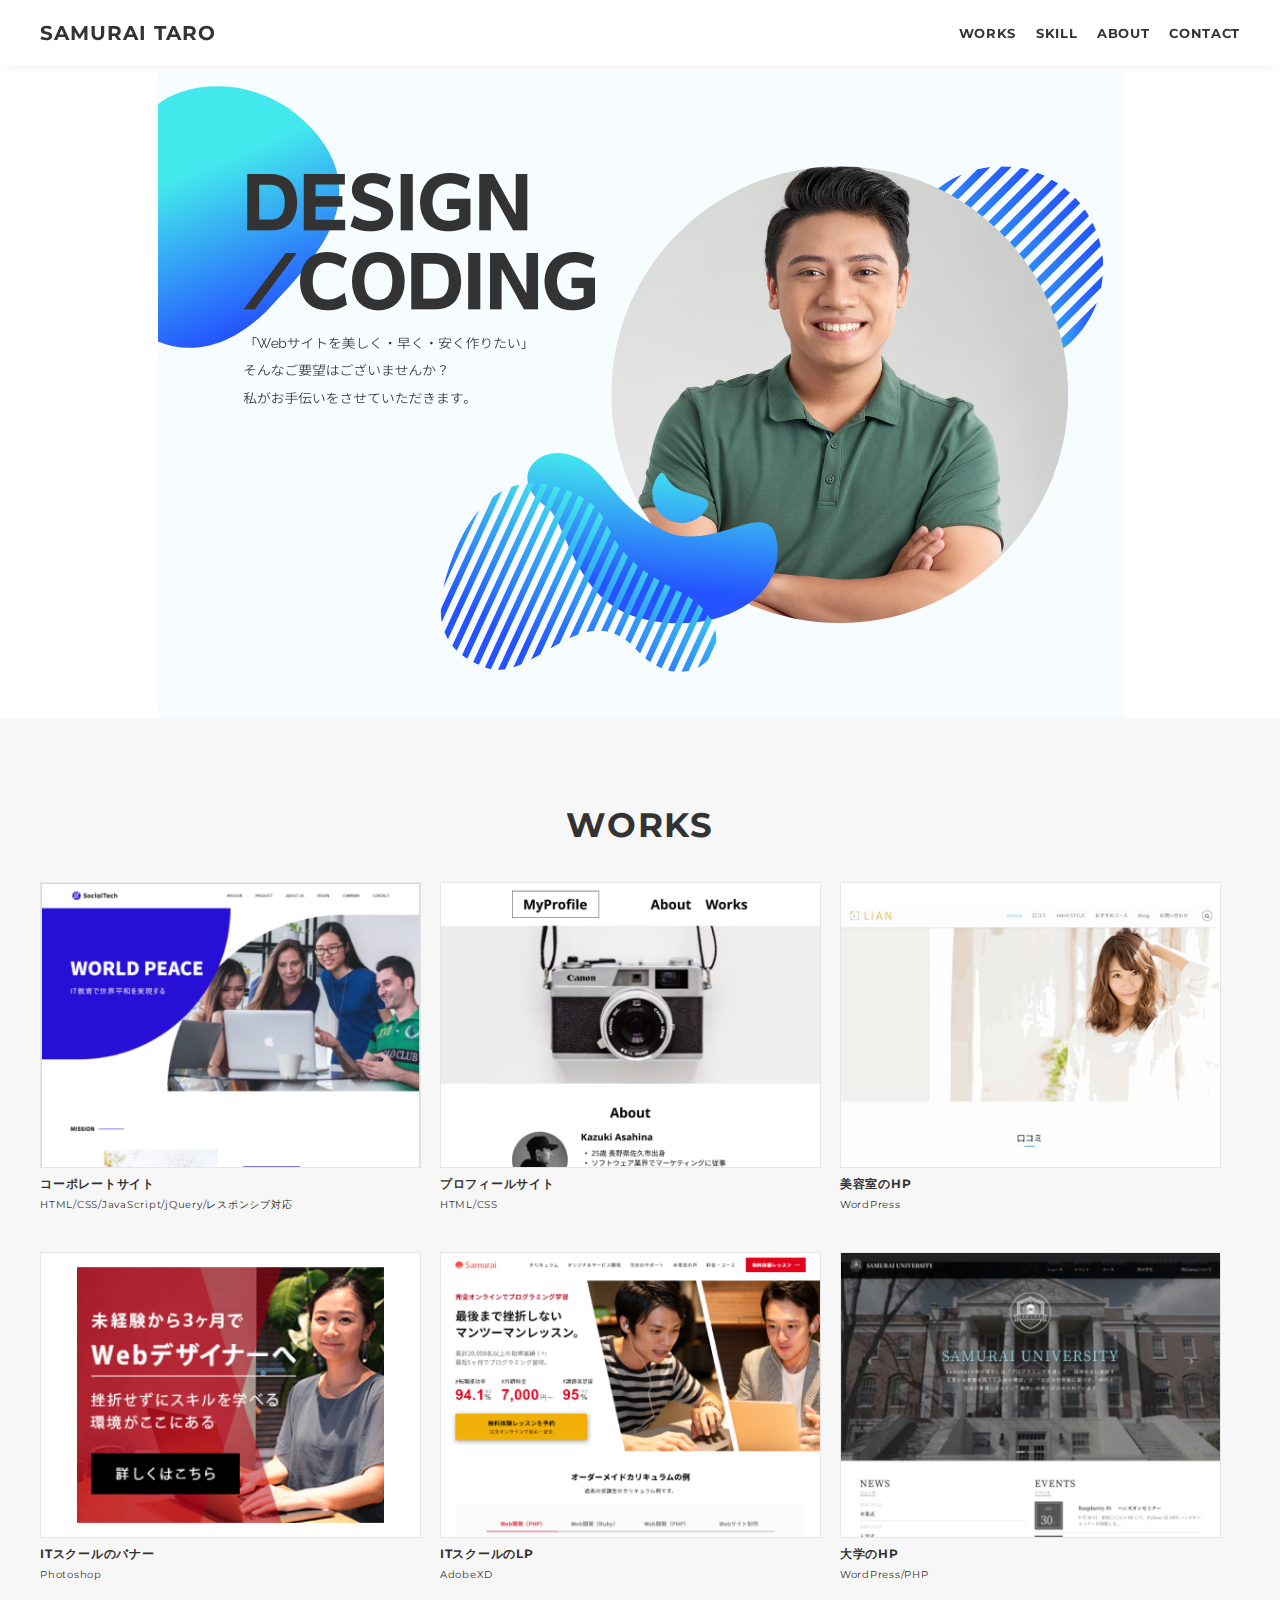
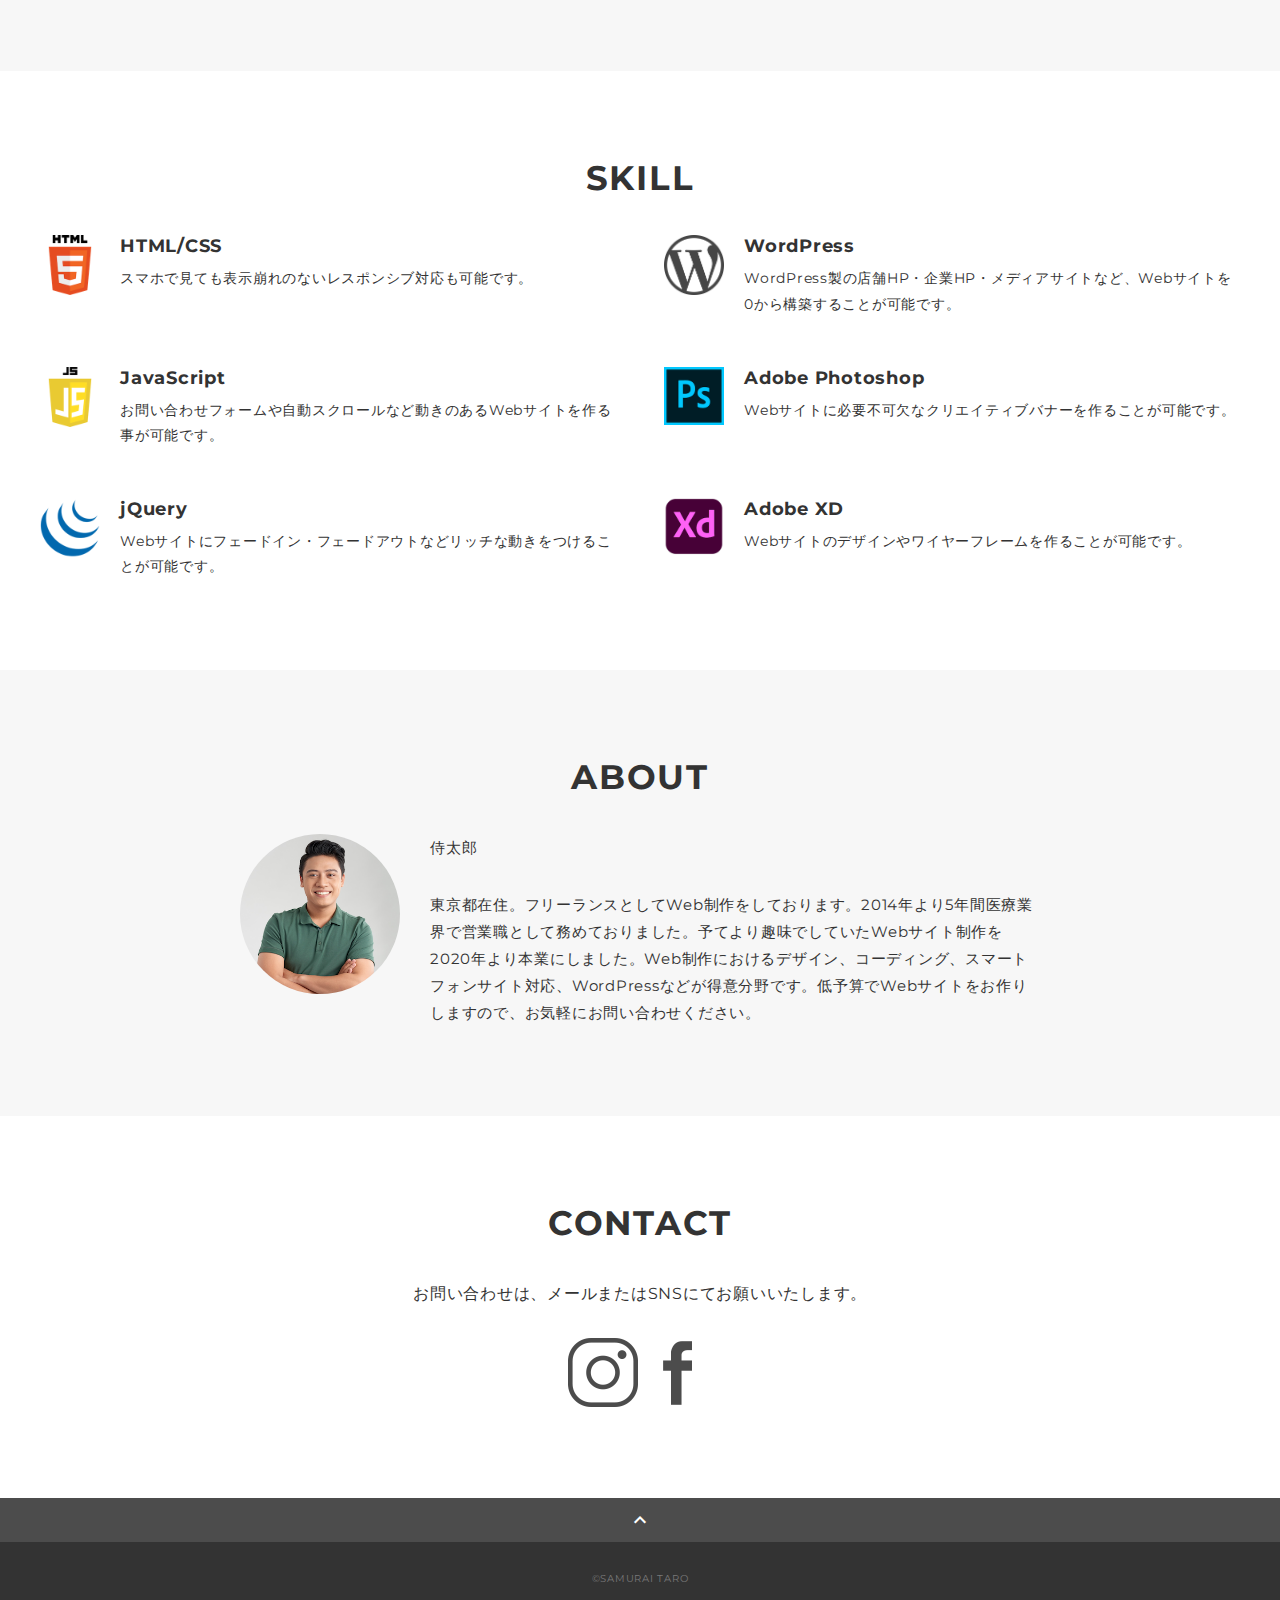
==== index.html @ 9456599a "コミット" ====
<!DOCTYPE html>
<html>
<head>
  <meta charset="utf-8">
  <meta name="viewport" content="width=device-width, initial-scale=1.0, maximum-scale=1.0, minimum-scale=1.0">
  <title>SAMURAI ポートフォリオ</title>
  <link rel="preconnect" href="https://fonts.gstatic.com">
  <link href="https://fonts.googleapis.com/css2?family=Montserrat:wght@400;700&display=swap" rel="stylesheet">
  <link href="https://fonts.googleapis.com/css?family=Material+Icons+Outlined" rel="stylesheet">
  <link href="css/ress.css" media="all" rel="stylesheet" type="text/css" />
  <link href="css/style.css" media="all" rel="stylesheet" type="text/css" />
</head>

<body>
  <div class="wrapper">

    <!-- header -->
    <header class="header ">
      <div class="container">
        <h1 class="header-logo">
          <a href="#">SAMURAI TARO</a>
        </h1>
        <nav class="gnav">
          <ul class="gnav-list">
            <li class="gnav-item"><a href="#works">WORKS</a></li>
            <li class="gnav-item"><a href="#skill">SKILL</a></li>
            <li class="gnav-item"><a href="#about">ABOUT</a></li>
            <li class="gnav-item"><a href="#contact">CONTACT</a></li>
          </ul>
        </nav>
      </div>
    </header>
    <!-- /header -->

    <main class="content">

      <!-- mv -->
      <div class="mv">
        <div class="mv-container">
          <img src="img/main.png" alt="">
        </div>
      </div>
      <!-- /mv -->

      <!-- works -->
      <section class="works section" id="works">
        <div class="container">
          <h2 class="title">WORKS</h2>
          <div class="works-list">
            <a class="works-item" href="works-1.html">
              <div class="works-img"><img src="img/works/html1.png" alt="html1" /></div>
              <p class="works-name">コーポレートサイト</p>
              <p class="works-info">HTML/CSS/JavaScript/jQuery/レスポンシブ対応</p>
            </a>
            <a class="works-item" href="works-2.html">
              <div class="works-img"><img src="img/works/html2.png" alt="html2" /></div>
              <p class="works-name">プロフィールサイト</p>
              <p class="works-info">HTML/CSS</p>
            </a>
            <a class="works-item" href="works-3.html">
              <div class="works-img"><img src="img/works/wordpress1.png" alt="WordPress" /></div>
              <p class="works-name">美容室のHP</p>
              <p class="works-info">WordPress</p>
            </a>
            <a class="works-item" href="works-4.html">
              <div class="works-img"><img src="img/works/photoshop.png" alt="Photoshop" /></div>
              <p class="works-name">ITスクールのバナー</p>
              <p class="works-info">Photoshop</p>
            </a>
            <a class="works-item" href="works-5.html">
              <div class="works-img"><img src="img/works/xd.png" alt="AdobeXD" /></div>
              <p class="works-name">ITスクールのLP</p>
              <p class="works-info">AdobeXD</p>
            </a>
            <a class="works-item" href="works-6.html">
              <div class="works-img"><img src="img/works/wordpress2.png" alt="WordPress2" /></div>
              <p class="works-name">大学のHP</p>
              <p class="works-info">WordPress/PHP</p>
            </a>
          </div>
        </div>
      </section>
      <!-- /works -->

      <!-- skill -->
      <section class="skill section" id="skill">
        <div class="container">
          <h2 class="title">SKILL</h2>
          <div class="skill-list">
            <div class="skill-item">
              <p class="skill-img"><img src="img/skills/html.png" alt="html"></p>
              <div class="skill-body">
                <h3 class="skill-name">HTML/CSS</h3>
                <p class="skill-text">
                  スマホで見ても表示崩れのないレスポンシブ対応も可能です。</p>
              </div>
            </div>
            <div class="skill-item">
              <p class="skill-img"><img src="img/skills/wordpress.png" alt="wordpress"></p>
              <div class="skill-body">
                <h3 class="skill-name">WordPress</h3>
                <p class="skill-text">
                  WordPress製の店舗HP・企業HP・メディアサイトなど、Webサイトを0から構築することが可能です。</p>
              </div>
            </div>
            <div class="skill-item">
              <p class="skill-img"><img src="img/skills/js.png" alt="javascript"></p>
              <div class="skill-body">
                <h3 class="skill-name">JavaScript</h3>
                <p class="skill-text">
                  お問い合わせフォームや自動スクロールなど動きのあるWebサイトを作る事が可能です。</p>
              </div>
            </div>
            <div class="skill-item">
              <p class="skill-img"><img src="img/skills/photoshop.png" alt="photoshop"></p>
              <div class="skill-body">
                <h3 class="skill-name">Adobe Photoshop</h3>
                <p class="skill-text">
                  Webサイトに必要不可欠なクリエイティブバナーを作ることが可能です。</p>
              </div>
            </div>
            <div class="skill-item">
              <p class="skill-img"><img src="img/skills/jquery.png" alt="jquery"></p>
              <div class="skill-body">
                <h3 class="skill-name">jQuery</h3>
                <p class="skill-text">
                  Webサイトにフェードイン・フェードアウトなどリッチな動きをつけることが可能です。</p>
              </div>
            </div>
            <div class="skill-item">
              <p class="skill-img"><img src="img/skills/xd.png" alt="adobexd"></p>
              <div class="skill-body">
                <h3 class="skill-name">Adobe XD</h3>
                <p class="skill-text">
                  Webサイトのデザインやワイヤーフレームを作ることが可能です。</p>
              </div>
            </div>
          </div>
        </div>
      </section>
      <!-- /skill -->

      <!-- about -->
      <section class="about section" id="about">
        <div class="container">
          <h2 class="title">ABOUT</h2>
          <div class="profile">
            <p class="profile-img">
              <img src="img/about.png" alt="about">
            </p>
            <div class="profile-body">
              <p>
                侍太郎
              </p>
              <p>
                東京都在住。フリーランスとしてWeb制作をしております。2014年より5年間医療業界で営業職として務めておりました。予てより趣味でしていたWebサイト制作を2020年より本業にしました。Web制作におけるデザイン、コーディング、スマートフォンサイト対応、WordPressなどが得意分野です。低予算でWebサイトをお作りしますので、お気軽にお問い合わせください。
              </p>
              
            </div>
          </div>
        </div>
      </section>
      <!-- /about -->

      <!-- contact -->
      <section class="contact section" id="contact">
        <div class="container">
          <h2 class="title">CONTACT</h2>
          <p class="lead">
            お問い合わせは、<br class="sp-only">メールまたはSNSにてお願いいたします。
          </p>
          <div class="contact-list">
            <a href="http://instagram.com/" target="_blank">
              <img src="img/icon_instagram.gif" alt="Instagram">
            </a>
            <a href="http://facebook.com/" target="_blank">
              <img src="img/icon_facebook.gif" alt="Facebook">
            </a>
          </div>
        </div>
      </section>
      <!-- /contact -->
      <div class="page-top" id="js-page-top">
        <span class="material-icons-outlined">expand_less</span>
      </div>
    </main>

    <!-- footer -->
    <footer class="footer">
      <div class="copyright">&copy;SAMURAI TARO</div>
    </footer>
    <!-- /footer -->

  </div>
  <script src="https://ajax.googleapis.com/ajax/libs/jquery/3.6.0/jquery.min.js"></script>
  <script type='text/javascript' src="js/script.js"></script>
</body>
</html>
---- css/ress.css ----
/*!
 * ress.css • v3.0.1
 * MIT License
 * github.com/filipelinhares/ress
 */

/* # =================================================================
   # Global selectors
   # ================================================================= */

html {
  box-sizing: border-box;
  word-break: normal;
  -moz-tab-size: 4;
  tab-size: 4;

  -webkit-text-size-adjust: 100%; /* Prevent adjustments of font size after orientation changes in iOS */
}

*,
::before,
::after {
  box-sizing: inherit;
  background-repeat: no-repeat; /* Set `background-repeat: no-repeat` to all elements and pseudo elements */
}

::before,
::after {
  vertical-align: inherit;
  text-decoration: inherit; /* Inherit text-decoration and vertical align to ::before and ::after pseudo elements */
}

* {
  margin: 0;
  padding: 0; /* Reset `padding` and `margin` of all elements */
}

/* # =================================================================
   # General elements
   # ================================================================= */

hr {
  overflow: visible; /* Show the overflow in Edge and IE */
  height: 0; /* Add the correct box sizing in Firefox */
}

details,
main {
  display: block; /* Render the `main` element consistently in IE. */
}

summary {
  display: list-item; /* Add the correct display in all browsers */
}

small {
  font-size: 80%; /* Set font-size to 80% in `small` elements */
}

[hidden] {
  display: none; /* Add the correct display in IE */
}

abbr[title] {
  /* Add the correct text decoration in Chrome, Edge, IE, Opera, and Safari */
  text-decoration: underline;
  text-decoration: underline dotted;
  border-bottom: none; /* Remove the bottom border in Chrome 57 */
}

a {
  background-color: transparent; /* Remove the gray background on active links in IE 10 */
}

a:active,
a:hover {
  outline-width: 0; /* Remove the outline when hovering in all browsers */
}

code,
kbd,
pre,
samp {
  font-family: monospace, monospace; /* Specify the font family of code elements */
}

pre {
  font-size: 1em; /* Correct the odd `em` font sizing in all browsers */
}

b,
strong {
  font-weight: bolder; /* Add the correct font weight in Chrome, Edge, and Safari */
}

/* https://gist.github.com/unruthless/413930 */
sub,
sup {
  position: relative;
  font-size: 75%;
  line-height: 0;
  vertical-align: baseline;
}

sub {
  bottom: -.25em;
}

sup {
  top: -.5em;
}

/* # =================================================================
   # Forms
   # ================================================================= */

input {
  border-radius: 0;
}

/* Replace pointer cursor in disabled elements */
[disabled] {
  cursor: default;
}

[type="number"]::-webkit-container-spin-button,
[type="number"]::-webkit-outer-spin-button {
  height: auto; /* Correct the cursor style of increment and decrement buttons in Chrome */
}

[type="search"] {
  outline-offset: -2px; /* Correct the outline style in Safari */

  -webkit-appearance: textfield; /* Correct the odd appearance in Chrome and Safari */
}

[type="search"]::-webkit-search-decoration {
  -webkit-appearance: none; /* Remove the container padding in Chrome and Safari on macOS */
}

textarea {
  overflow: auto; /* Internet Explorer 11+ */
  resize: vertical; /* Specify textarea resizability */
}

button,
input,
optgroup,
select,
textarea {
  font: inherit; /* Specify font inheritance of form elements */
}

optgroup {
  font-weight: bold; /* Restore the font weight unset by the previous rule */
}

button {
  overflow: visible; /* Address `overflow` set to `hidden` in IE 8/9/10/11 */
}

button,
select {
  text-transform: none; /* Firefox 40+, Internet Explorer 11- */
}

/* Apply cursor pointer to button elements */
button,
[type="button"],
[type="reset"],
[type="submit"],
[role="button"] {
  cursor: pointer;
  color: inherit;
}

/* Remove container padding and border in Firefox 4+ */
button::-moz-focus-container,
[type="button"]::-moz-focus-container,
[type="reset"]::-moz-focus-container,
[type="submit"]::-moz-focus-container {
  padding: 0;
  border-style: none;
}

/* Replace focus style removed in the border reset above */
button:-moz-focusring,
[type="button"]::-moz-focus-container,
[type="reset"]::-moz-focus-container,
[type="submit"]::-moz-focus-container {
  outline: 1px dotted ButtonText;
}

button,
html [type="button"],
/* Prevent a WebKit bug where (2) destroys native `audio` and `video`controls in Android 4 */
[type="reset"],
[type="submit"] {
  -webkit-appearance: button; /* Correct the inability to style clickable types in iOS */
}

/* Remove the default button styling in all browsers */
button,
input,
select,
textarea {
  border-style: none;
  background-color: transparent;
}

/* Style select like a standard input */
select {
  -webkit-appearance: none; /* Chrome 41+ */
  -moz-appearance: none; /* Firefox 36+ */
}

select::-ms-expand {
  display: none; /* Internet Explorer 11+ */
}

select::-ms-value {
  color: currentColor; /* Internet Explorer 11+ */
}

legend {
  display: table; /* Correct the text wrapping in Edge and IE */
  max-width: 100%; /* Correct the text wrapping in Edge and IE */
  max-width: 100%; /* Correct the text wrapping in Edge 18- and IE */
  white-space: normal; /* Correct the text wrapping in Edge and IE */
  color: inherit; /* Correct the color inheritance from `fieldset` elements in IE */
  border: 0; /* Correct `color` not being inherited in IE 8/9/10/11 */
}

::-webkit-file-upload-button {
  font: inherit; /* Change font properties to `inherit` in Chrome and Safari */
  color: inherit;
  /* Correct the inability to style clickable types in iOS and Safari */

  -webkit-appearance: button;
}

/* # =================================================================
   # Specify media element style
   # ================================================================= */

img {
  border-style: none; /* Remove border when inside `a` element in IE 8/9/10 */
}

/* Add the correct vertical alignment in Chrome, Firefox, and Opera */
progress {
  vertical-align: baseline;
}

/* # =================================================================
   # Accessibility
   # ================================================================= */

/* Hide content from screens but not screenreaders */
@media screen {
  [hidden~="screen"] {
    display: inherit;
  }
  [hidden~="screen"]:not(:active):not(:focus):not(:target) {
    position: absolute !important;
    clip: rect(0 0 0 0) !important;
  }
}

/* Specify the progress cursor of updating elements */
[aria-busy="true"] {
  cursor: progress;
}

/* Specify the pointer cursor of trigger elements */
[aria-controls] {
  cursor: pointer;
}

/* Specify the unstyled cursor of disabled, not-editable, or otherwise inoperable elements */
[aria-disabled] {
  cursor: default;
}
---- css/style.css ----
body {
  font-family: "Montserrat","Helvetica Neue",Arial,"Hiragino Kaku Gothic ProN","Hiragino Sans",Meiryo,sans-serif;
  font-size: 15px;
  letter-spacing: .05em;
  color: #333;
}

a {
  transition: opacity .3s;
  text-decoration: none;
  color: #1ca9e3;
}

img {
  max-width: 100%;
  height: auto;
  vertical-align: bottom;
  border-style: none;
}



.pc-only {
  display: block;
}

.sp-only {
  display: none;
}

/*--------------------------------
 レイアウト
---------------------------------*/
.wrapper {
  padding-top: 73px;
}

.section {
  padding: 90px 0;
}

.section:nth-of-type(odd) {
  background-color: #f7f7f7;
}

.container {
  max-width: 1340px;
  margin: 0 auto;
  padding: 0 40px;
}

/*--------------------------------
 見出し
---------------------------------*/
.title {
  font-size: 34px;
  font-weight: bold;
  line-height: 1;
  margin-bottom: 40px;
  text-align: center;
  letter-spacing: .05em;
  color: #333;
}

.lead {
  font-size: 16px;
  line-height: 1.8;
  margin-bottom: 30px;
}

/*--------------------------------
ヘッダー
---------------------------------*/
.header {
  position: fixed;
  top: 0;
  z-index: 1;
  width: 100%;
  background-color: #fff;
  box-shadow: 0 5px 10px -6px rgba(0,0,0,.1);
}

.header .container {
  display: flex;
  align-items: center;
  justify-content: space-between;
  padding: 20px 40px;
}

.header-logo {
  font-size: 20px;
  font-weight: bold;
  line-height: 1.2;
  margin-right: 20px;
  letter-spacing: .05em;
}

.header-logo a {
  color: #333;
}

.gnav-list {
  display: flex;
  justify-content: space-between;
  list-style: none;
}

.gnav-item:not(:last-child) {
  margin-right: 20px;
}

.gnav-item a {
  position: relative;
  font-size: 13px;
  font-weight: bold;
  display: inline-block;
  padding: 5px 0;
  transition: .3s;
  letter-spacing: .05em;
  color: #333;
}
.gnav-item a:after {
  position: absolute;
  bottom: 0;
  left: 50%;
  width: 0;
  height: 3px;
  content: "";
  transition: .3s;
  -webkit-transform: translateX(-50%);
  transform: translateX(-50%);
  background-color: #333;
}

.gnav-item a:hover:after {
  width: 100%;
}

/*--------------------------------
 メインビジュアル
---------------------------------*/
.mv {
  display: flex;
  align-items: center;
  justify-content: center;
  height: auto;
  text-align: center;
}

.mv-container {
  position: relative;
  padding: 0 20px;
}

.mv-container img {
  width: 100%;
  height: auto;
}

/*--------------------------------
 Works
---------------------------------*/
.works-list {
  display: flex;
  flex-wrap: wrap;
  margin-bottom: -40px;
}

.works-item {
  width: 31.74603%;
  margin-right: 1.58730%;
  margin-bottom: 40px;
  color: #333;
}

.works-item:hover {
  opacity: .9;
}

.works-item:nth-of-type(3n) {
  margin-right: 0;
}

.works-img img {
  border: 1px solid #e6e6e6;
}

.works-name {
  font-size: 12px;
  font-weight: bold;
  margin-top: 8px;
}

.works-info {
  font-size: 10px;
  margin-top: 5px;
}

/*--------------------------------
 Skill
---------------------------------*/
.skill-list {
  display: flex;
  flex-wrap: wrap;
  justify-content: space-between;
  margin-bottom: -50px;
}

.skill-item {
  display: flex;
  align-items: flex-start;
  justify-content: space-between;
  width: 48%;
  margin-bottom: 50px;
}

.skill-img {
  width: 60px;
  height: auto;
  margin-right: 20px;
}

.skill-body {
  flex: 1;
}

.skill-name {
  margin-bottom: 10px;
}

.skill-text {
  font-size: 14px;
  line-height: 1.8;
}

/*--------------------------------
 About
---------------------------------*/
.profile {
  display: flex;
  flex-wrap: wrap;
  max-width: 800px;
  margin: 0 auto;
}
.profile-img {
  width: 20%;
  margin-right: 30px;
  border-radius: 50%;
}
.profile-img img {
  border-radius: 50%;
}
.profile-body {
  flex: 1;
}

.profile-body p {
  font-size: 15px;
  line-height: 1.8;
}

.profile-body p:not(:last-child) {
  margin-bottom: 30px;
}

/*--------------------------------
 Contact
---------------------------------*/
.contact {
  text-align: center;
}

.contact-item:not(:last-child) {
  margin-right: 10px;
}

.contact-text {
  margin-top: 10px;
}
/*--------------------------------
 ページトップ
---------------------------------*/
.page-top {
  font-weight: bold;
  padding: 10px;
  cursor: pointer;
  text-align: center;
  background-color: #4c4c4c;
}

.page-top .material-icons-outlined {
  vertical-align: bottom;
  color: #fff;
}

/*--------------------------------
 フッター
---------------------------------*/
.footer {
  padding: 30px;
  background-color: #333;
}

.copyright {
  font-size: 10px;
  text-align: center;
  color: #797979;
}

/*--------------------------------
 下層：Worksページ
---------------------------------*/
.article {
  padding: 80px 0;
}

.article-container {
  max-width: 1040px;
  margin: 0 auto;
  padding: 0 20px;
}

.article-title {
  margin-bottom: 30px;
  text-align: center;
}

.article-body {
  max-width: 720px;
  margin: 0 auto;
  margin-bottom: 80px;
}

.article-body h3 {
  position: relative;
  font-size: 18px;
  margin-bottom: 5px;
  padding-left: 1em;
}

.article-body img {
  width: 100%;
  height: auto;
}

.article-body h3:not(:first-child) {
  margin-top: 50px;
}

.article-body h3::before {
  position: absolute;
  top: 0;
  left: 0;
  width: 4px;
  height: 100%;
  content: "";
  border-radius: 3px;
  background-color: #333;
}

.article-body p {
  font-size: 15px;
  line-height: 1.8;
  margin-bottom: 30px;
}

.home-link {
  text-align: center;
}

/*media Queries 767
----------------------------------------------------*/
@media screen and (max-width: 767px) {
  body {
    font-size: 14px;
  }

  .pc-only {
    display: none;
  }

  .sp-only {
    display: block;
  }

  /* 見出し */
  .title {
    font-size: 26px;
    margin-bottom: 20px;
  }

  .lead {
    font-size: 14px;
    line-height: 1.7;
    margin-bottom: 20px;
  }

  /* レイアウト */
  .wrapper {
    padding-top: 57px;
  }

  .section {
    padding: 60px 0;
  }

  .container {
    padding: 0 20px;
  }

  /* ヘッダー */
  .header .container {
    padding: 15px;
  }

  .header-logo {
    font-size: 15px;
    margin-right: 15px;
  }

  .gnav-item:not(:last-child) {
    margin-right: 10px;
  }

  .gnav-item a {
    font-size: 10px;
  }

  .gnav-item a:after {
    display: none;
  }

  /*  メインビジュアル */
  .mv {
    height: 40vh;
  }

  .mv-container {
    padding: 0 20px;
  }

  .mv-title {
    font-size: 30px;
  }
  .mv-subtitle {
    font-size: 16px;
    margin-bottom: 20px;
  }

  .mv-text {
    top: 75%;
    font-size: 14px;
    line-height: 1.7;
  }

  /* Works */
  .works-name {
    font-size: 12px;
  }

  .works-info {
    margin-top: 3px;
  }

  .works-list {
    justify-content: space-between;
  }

  .works-item {
    flex: 0 0 48%;
    margin-right: 0;
    margin-bottom: 30px;
  }

  /* Skill */
  .skill-list {
    display: block;
    margin-bottom: 0;
  }

  .skill-item {
    width: 100%;
    margin-bottom: 35px;
  }

  .skill-item:last-child {
    margin-bottom: 0;
  }

  .skill-name {
    margin-bottom: 5px;
  }

  .skill-text {
    font-size: 13px;
    line-height: 1.7;
  }

  /* About */
  .profile {
    display: block;
  }
  .profile-img {
    width: 150px;
    margin: 0 auto;
    margin-bottom: 25px;
  }

  .profile-body p {
    font-size: 14px;
    line-height: 1.7;
  }

  .profile-body p:not(:last-child) {
    margin-bottom: 20px;
  }

  /* フッター */
  .footer {
    padding: 20px;
  }

  /* 下層ページ */
  .article {
    padding: 50px 0;
  }

  .article-body h3 {
    font-size: 16px;
    padding-left: .8em;
  }

  .article-body h3:not(:first-child) {
    margin-top: 30px;
  }

  .article-body p {
    font-size: 14px;
    line-height: 1.7;
    margin-bottom: 20px;
  }
}
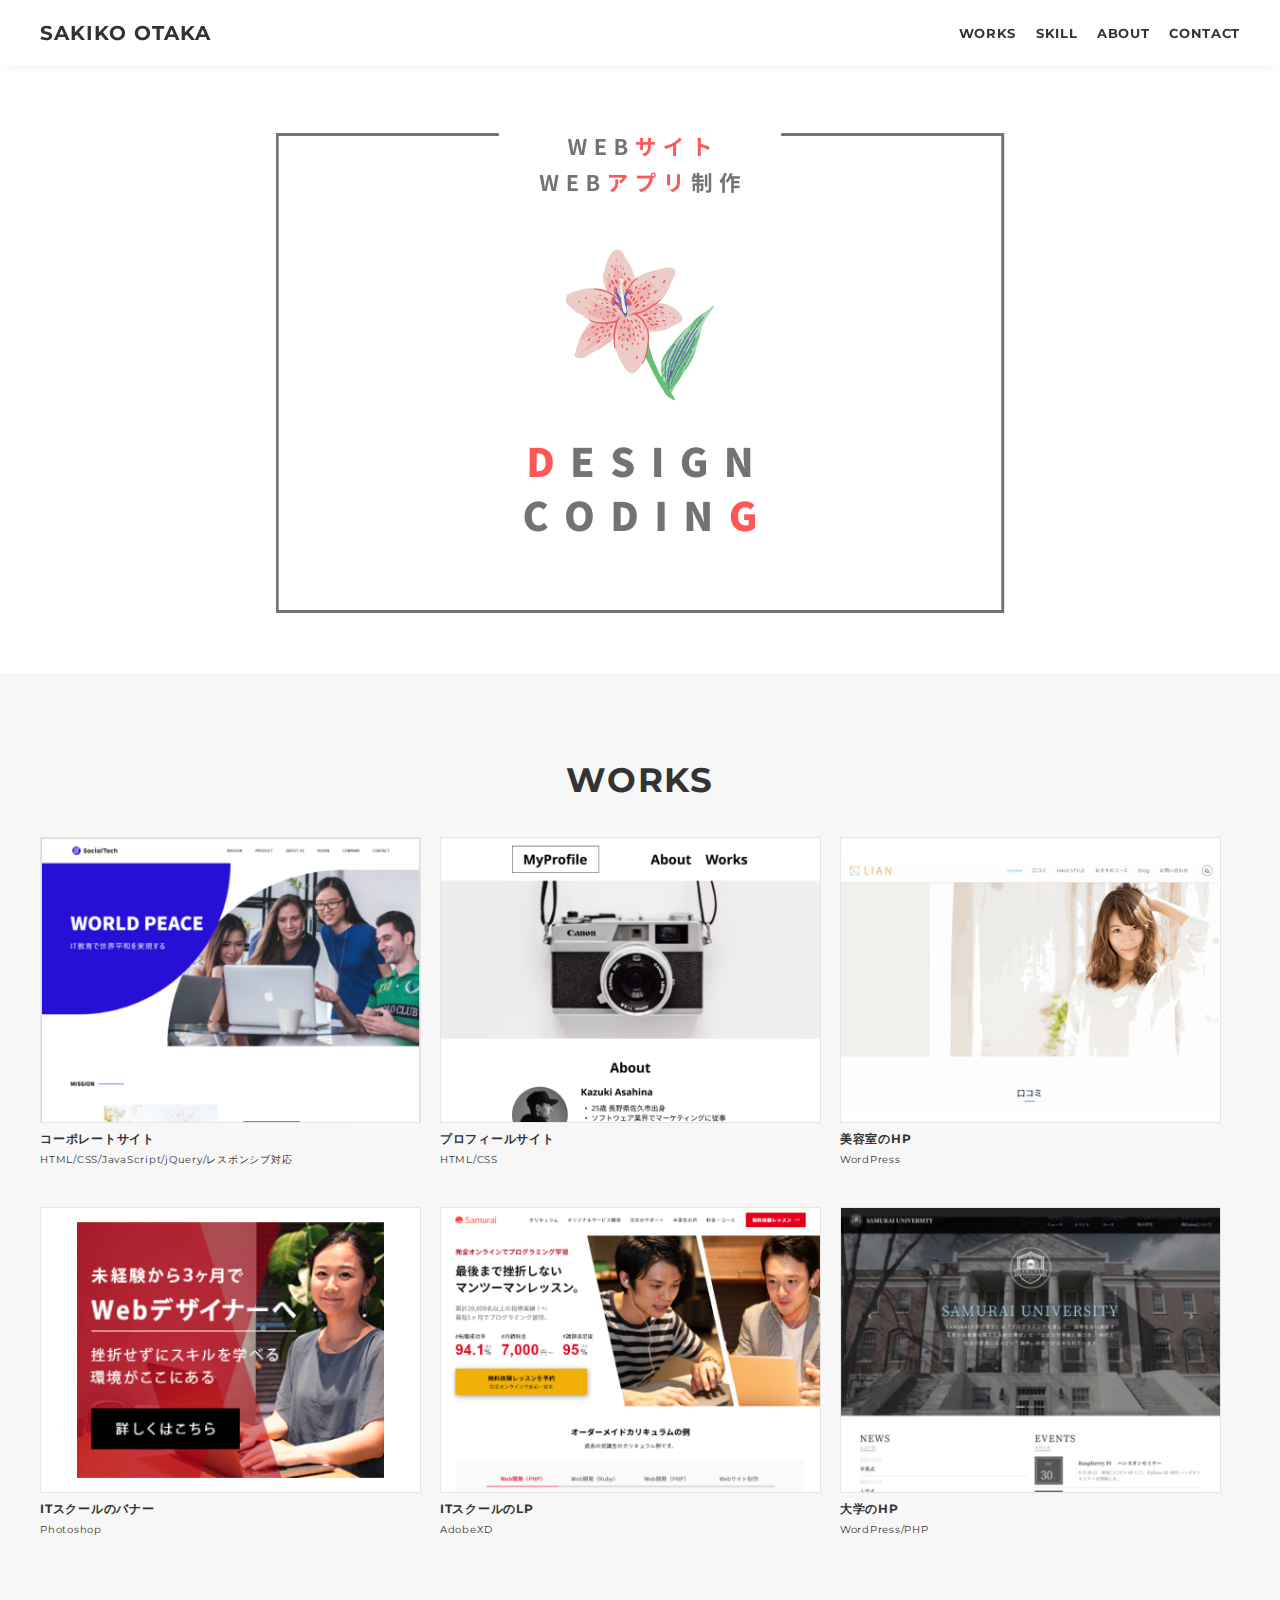
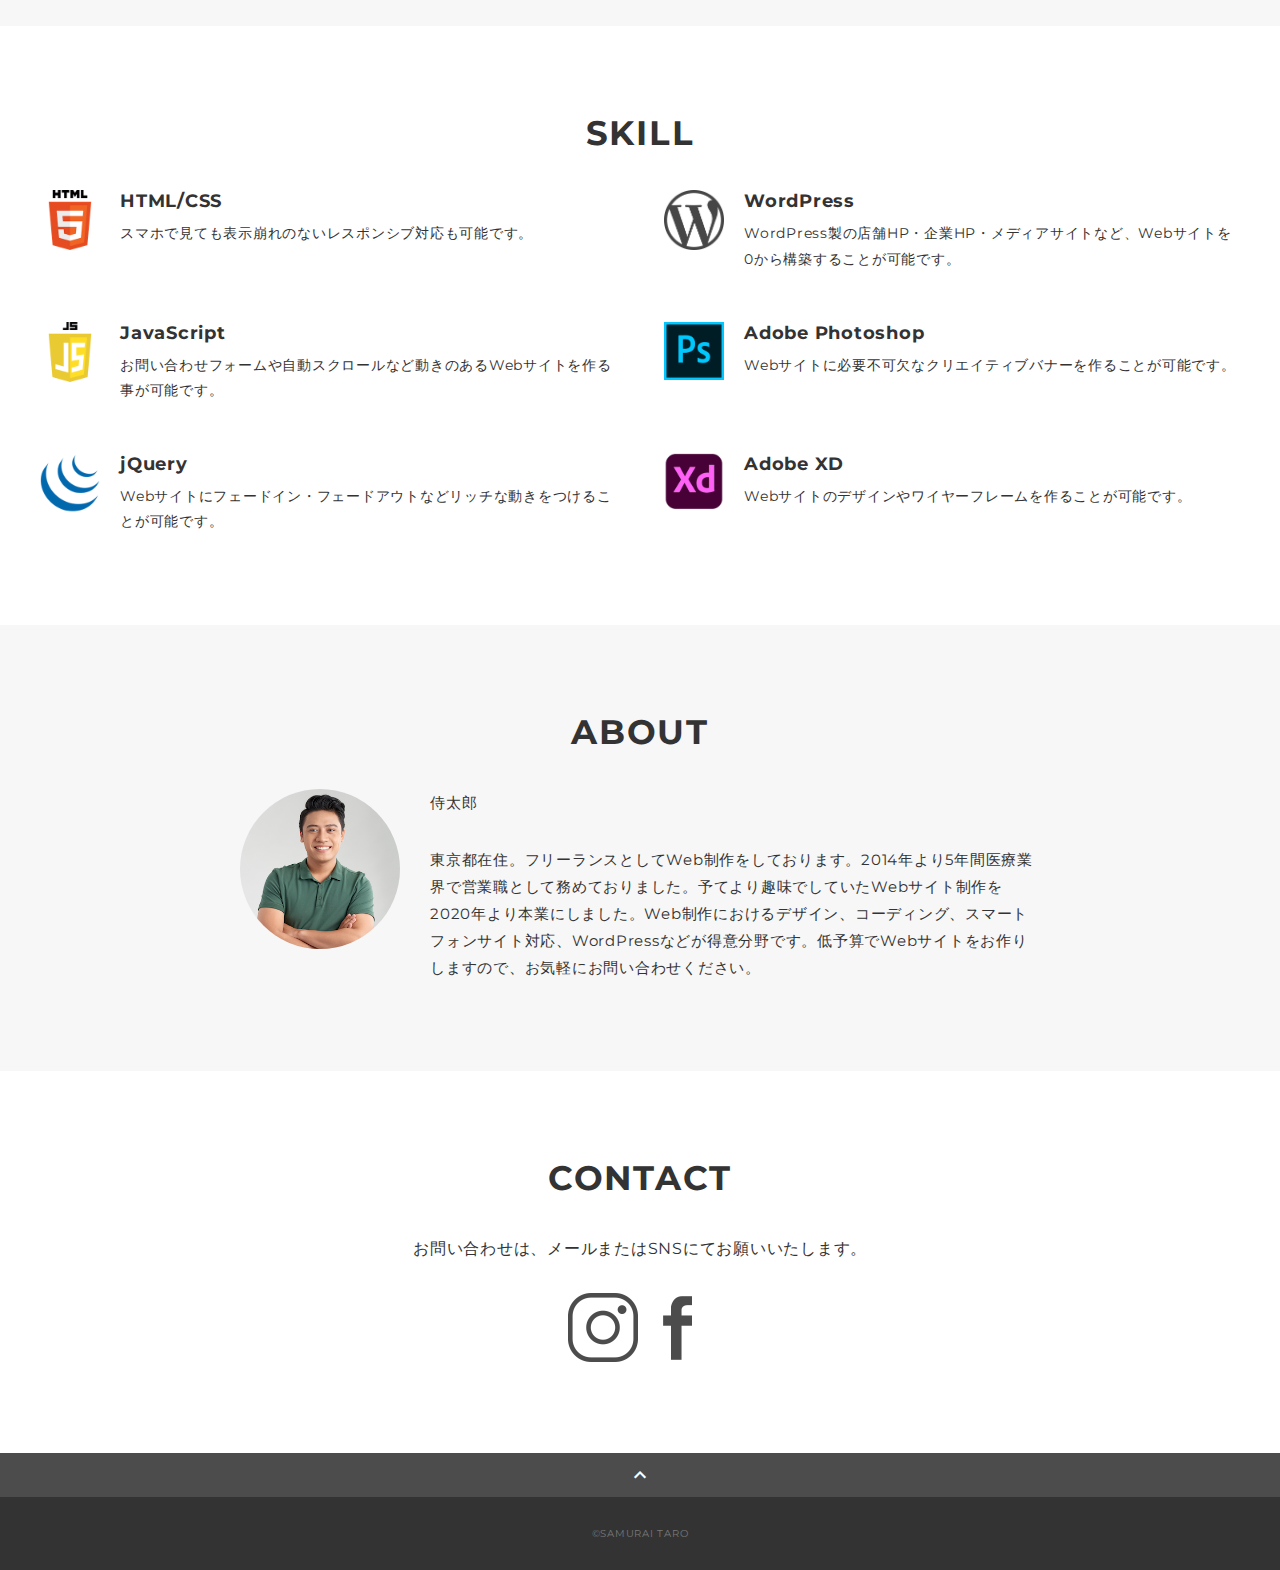
==== commit 3dabe5db: "コミット" ====
--- a/index.html
+++ b/index.html
@@ -18,7 +18,7 @@
     <header class="header ">
       <div class="container">
         <h1 class="header-logo">
-          <a href="#">SAMURAI TARO</a>
+          <a href="#">SAKIKO OTAKA</a>
         </h1>
         <nav class="gnav">
           <ul class="gnav-list">
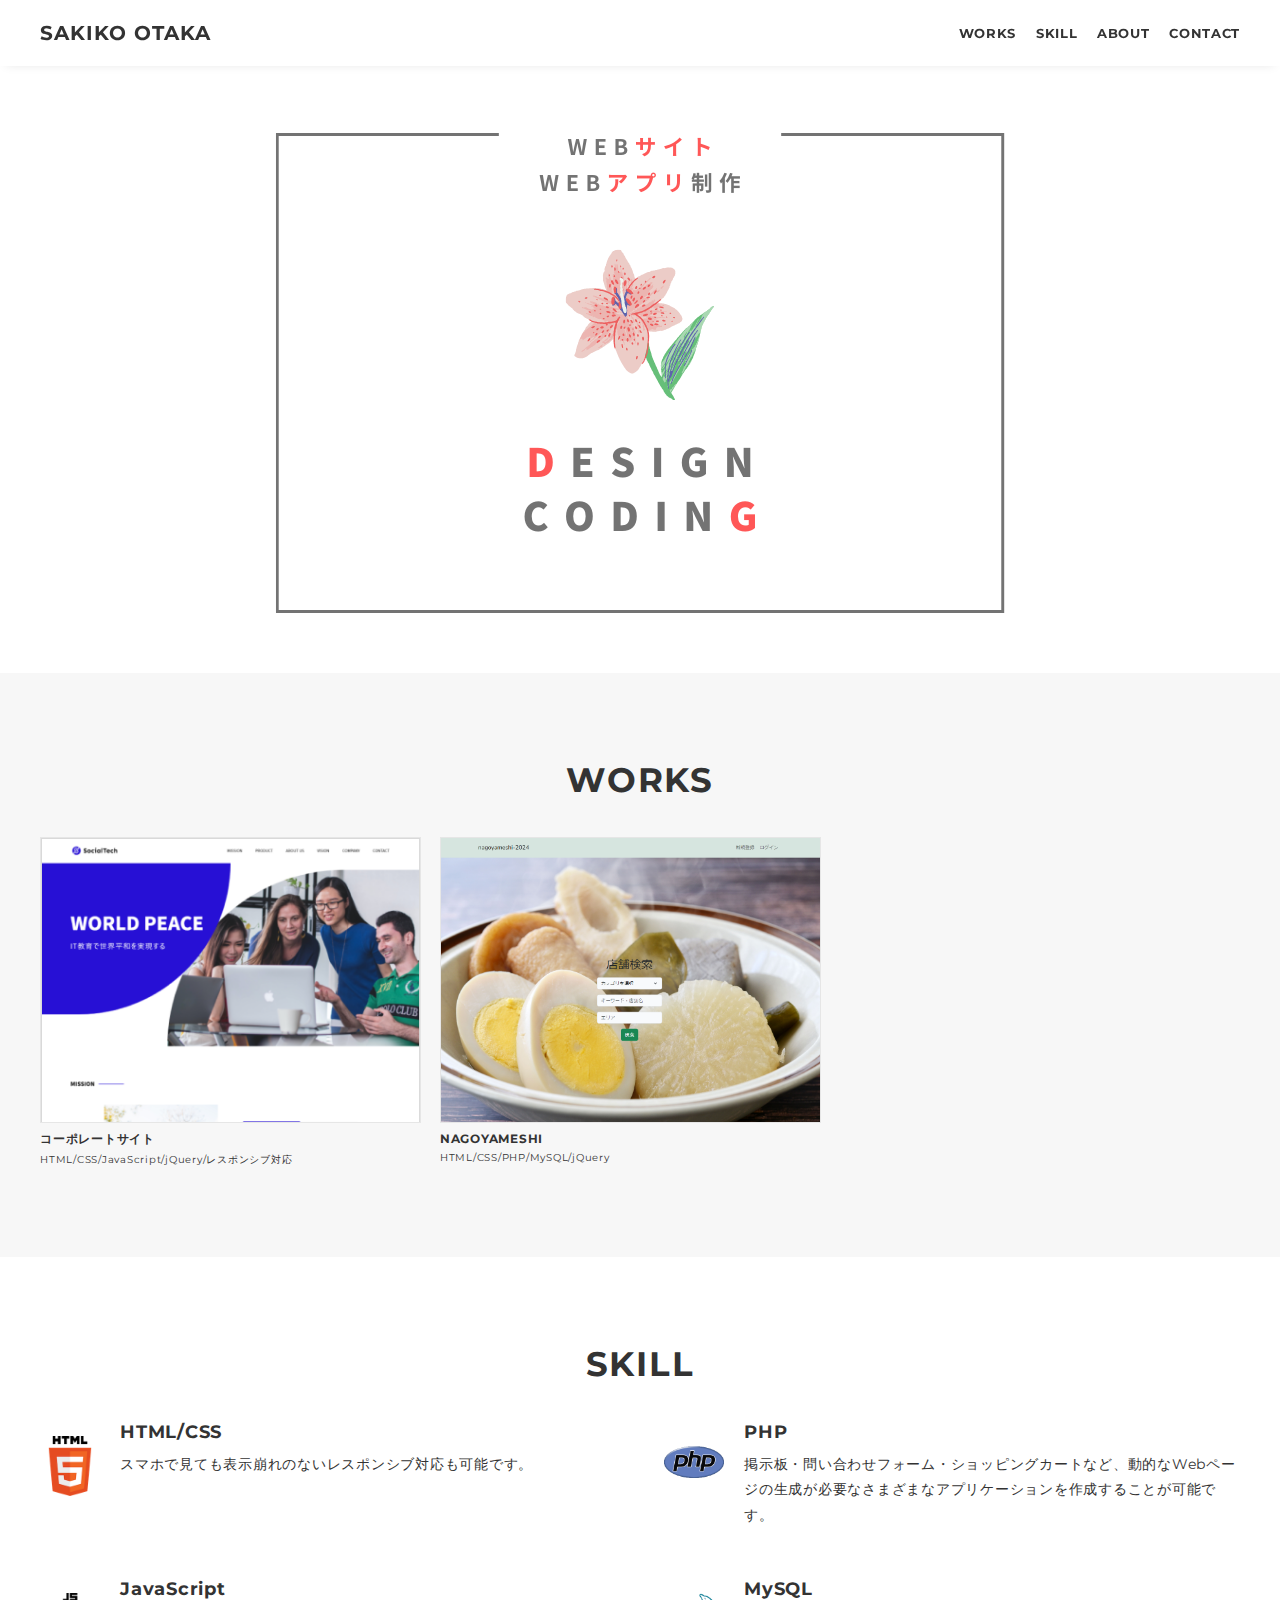
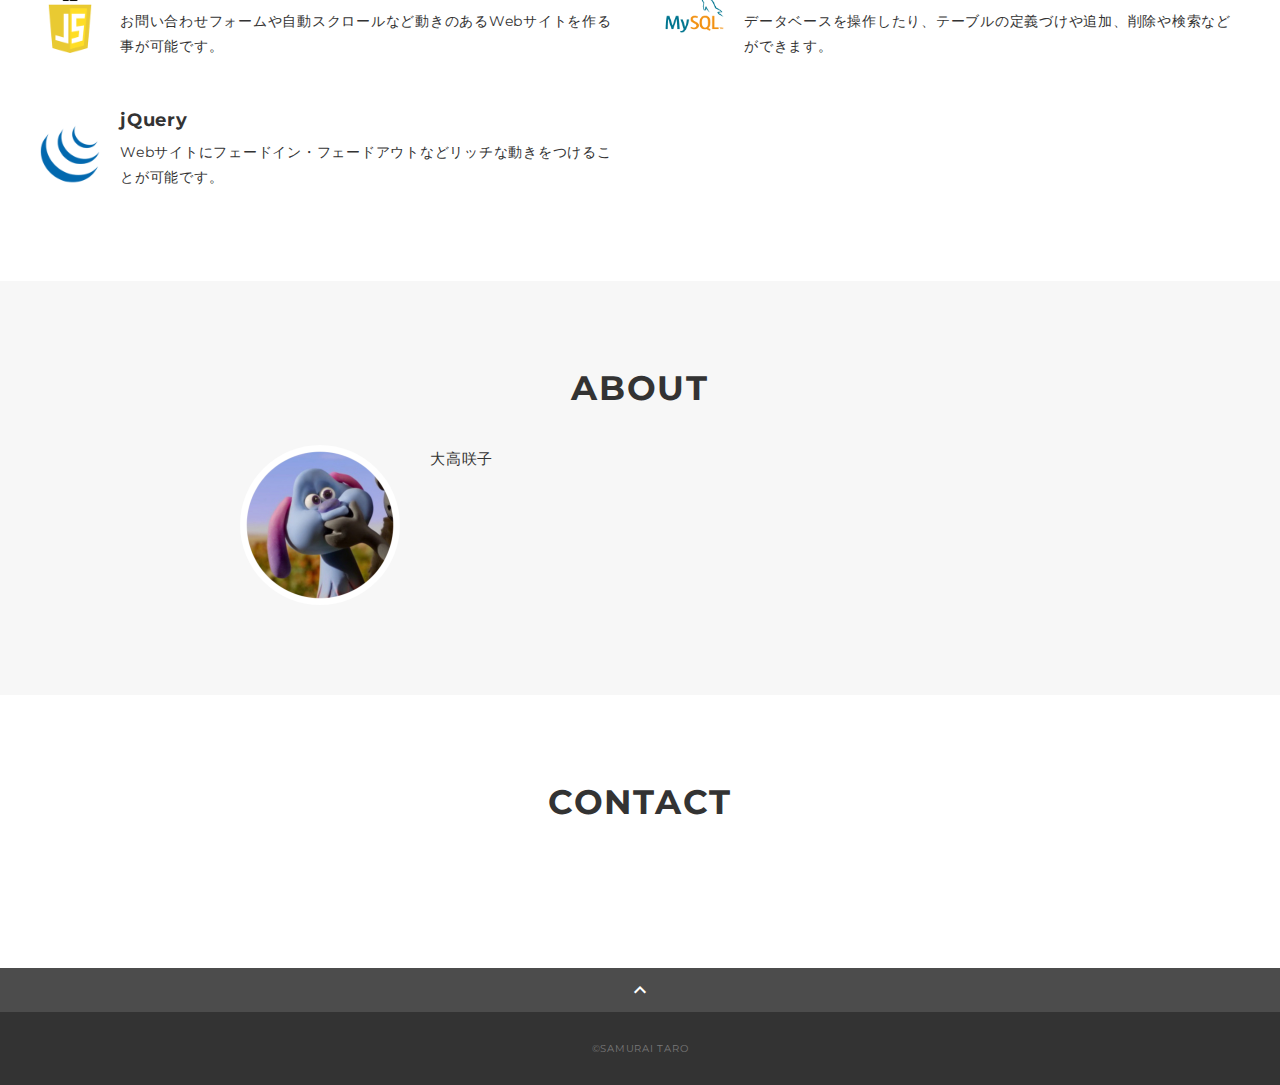
==== commit 7357cecb: "コミット" ====
--- a/index.html
+++ b/index.html
@@ -53,30 +53,11 @@
               <p class="works-info">HTML/CSS/JavaScript/jQuery/レスポンシブ対応</p>
             </a>
             <a class="works-item" href="works-2.html">
-              <div class="works-img"><img src="img/works/html2.png" alt="html2" /></div>
-              <p class="works-name">プロフィールサイト</p>
-              <p class="works-info">HTML/CSS</p>
+              <div class="works-img"><img src="img/works/10.png" alt="nagoyameshi"/></div>
+              <p class="works-name">NAGOYAMESHI</p>
+              <p class="works-info">HTML/CSS/PHP/MySQL/jQuery</p>
             </a>
-            <a class="works-item" href="works-3.html">
-              <div class="works-img"><img src="img/works/wordpress1.png" alt="WordPress" /></div>
-              <p class="works-name">美容室のHP</p>
-              <p class="works-info">WordPress</p>
-            </a>
-            <a class="works-item" href="works-4.html">
-              <div class="works-img"><img src="img/works/photoshop.png" alt="Photoshop" /></div>
-              <p class="works-name">ITスクールのバナー</p>
-              <p class="works-info">Photoshop</p>
-            </a>
-            <a class="works-item" href="works-5.html">
-              <div class="works-img"><img src="img/works/xd.png" alt="AdobeXD" /></div>
-              <p class="works-name">ITスクールのLP</p>
-              <p class="works-info">AdobeXD</p>
-            </a>
-            <a class="works-item" href="works-6.html">
-              <div class="works-img"><img src="img/works/wordpress2.png" alt="WordPress2" /></div>
-              <p class="works-name">大学のHP</p>
-              <p class="works-info">WordPress/PHP</p>
-            </a>
+           
           </div>
         </div>
       </section>
@@ -88,7 +69,7 @@
           <h2 class="title">SKILL</h2>
           <div class="skill-list">
             <div class="skill-item">
-              <p class="skill-img"><img src="img/skills/html.png" alt="html"></p>
+              <p class="skill-img"><img src="img/skills/html.png" alt="html" class="html"></p>
               <div class="skill-body">
                 <h3 class="skill-name">HTML/CSS</h3>
                 <p class="skill-text">
@@ -96,15 +77,15 @@
               </div>
             </div>
             <div class="skill-item">
-              <p class="skill-img"><img src="img/skills/wordpress.png" alt="wordpress"></p>
+              <p class="skill-img"><img src="img/skills/new-php-logo.png" alt="php" class="php"></p>
               <div class="skill-body">
-                <h3 class="skill-name">WordPress</h3>
+                <h3 class="skill-name">PHP</h3>
                 <p class="skill-text">
-                  WordPress製の店舗HP・企業HP・メディアサイトなど、Webサイトを0から構築することが可能です。</p>
+                  掲示板・問い合わせフォーム・ショッピングカートなど、動的なWebページの生成が必要なさまざまなアプリケーションを作成することが可能です。</p>
               </div>
             </div>
             <div class="skill-item">
-              <p class="skill-img"><img src="img/skills/js.png" alt="javascript"></p>
+              <p class="skill-img"><img src="img/skills/js.png" alt="javascript" class="html"></p>
               <div class="skill-body">
                 <h3 class="skill-name">JavaScript</h3>
                 <p class="skill-text">
@@ -112,29 +93,22 @@
               </div>
             </div>
             <div class="skill-item">
-              <p class="skill-img"><img src="img/skills/photoshop.png" alt="photoshop"></p>
+              <p class="skill-img"><img src="img/skills/logo-mysql.png" alt="mysql" class="html"></p>
               <div class="skill-body">
-                <h3 class="skill-name">Adobe Photoshop</h3>
+                <h3 class="skill-name">MySQL</h3>
                 <p class="skill-text">
-                  Webサイトに必要不可欠なクリエイティブバナーを作ることが可能です。</p>
+                  データベースを操作したり、テーブルの定義づけや追加、削除や検索などができます。</p>
               </div>
             </div>
             <div class="skill-item">
-              <p class="skill-img"><img src="img/skills/jquery.png" alt="jquery"></p>
+              <p class="skill-img"><img src="img/skills/jquery.png" alt="jquery" class="html"></p>
               <div class="skill-body">
                 <h3 class="skill-name">jQuery</h3>
                 <p class="skill-text">
                   Webサイトにフェードイン・フェードアウトなどリッチな動きをつけることが可能です。</p>
               </div>
             </div>
-            <div class="skill-item">
-              <p class="skill-img"><img src="img/skills/xd.png" alt="adobexd"></p>
-              <div class="skill-body">
-                <h3 class="skill-name">Adobe XD</h3>
-                <p class="skill-text">
-                  Webサイトのデザインやワイヤーフレームを作ることが可能です。</p>
-              </div>
-            </div>
+            
           </div>
         </div>
       </section>
@@ -146,14 +120,14 @@
           <h2 class="title">ABOUT</h2>
           <div class="profile">
             <p class="profile-img">
-              <img src="img/about.png" alt="about">
+              <img src="img/icon.JPG" alt="about">
             </p>
             <div class="profile-body">
               <p>
-                侍太郎
+                大高咲子
               </p>
               <p>
-                東京都在住。フリーランスとしてWeb制作をしております。2014年より5年間医療業界で営業職として務めておりました。予てより趣味でしていたWebサイト制作を2020年より本業にしました。Web制作におけるデザイン、コーディング、スマートフォンサイト対応、WordPressなどが得意分野です。低予算でWebサイトをお作りしますので、お気軽にお問い合わせください。
+                
               </p>
               
             </div>
@@ -167,14 +141,14 @@
         <div class="container">
           <h2 class="title">CONTACT</h2>
           <p class="lead">
-            お問い合わせは、<br class="sp-only">メールまたはSNSにてお願いいたします。
+            
           </p>
           <div class="contact-list">
-            <a href="http://instagram.com/" target="_blank">
-              <img src="img/icon_instagram.gif" alt="Instagram">
+            <a href="" target="">
+              <img src="" alt="">
             </a>
-            <a href="http://facebook.com/" target="_blank">
-              <img src="img/icon_facebook.gif" alt="Facebook">
+            <a href="" target="">
+              <img src="" alt="">
             </a>
           </div>
         </div>
--- a/css/style.css
+++ b/css/style.css
@@ -368,6 +368,13 @@
   text-align: center;
 }
 
+.php {
+  margin-top: 25px;
+}
+
+.html {
+  margin-top: 15px;
+}
 /*media Queries 767
 ----------------------------------------------------*/
 @media screen and (max-width: 767px) {
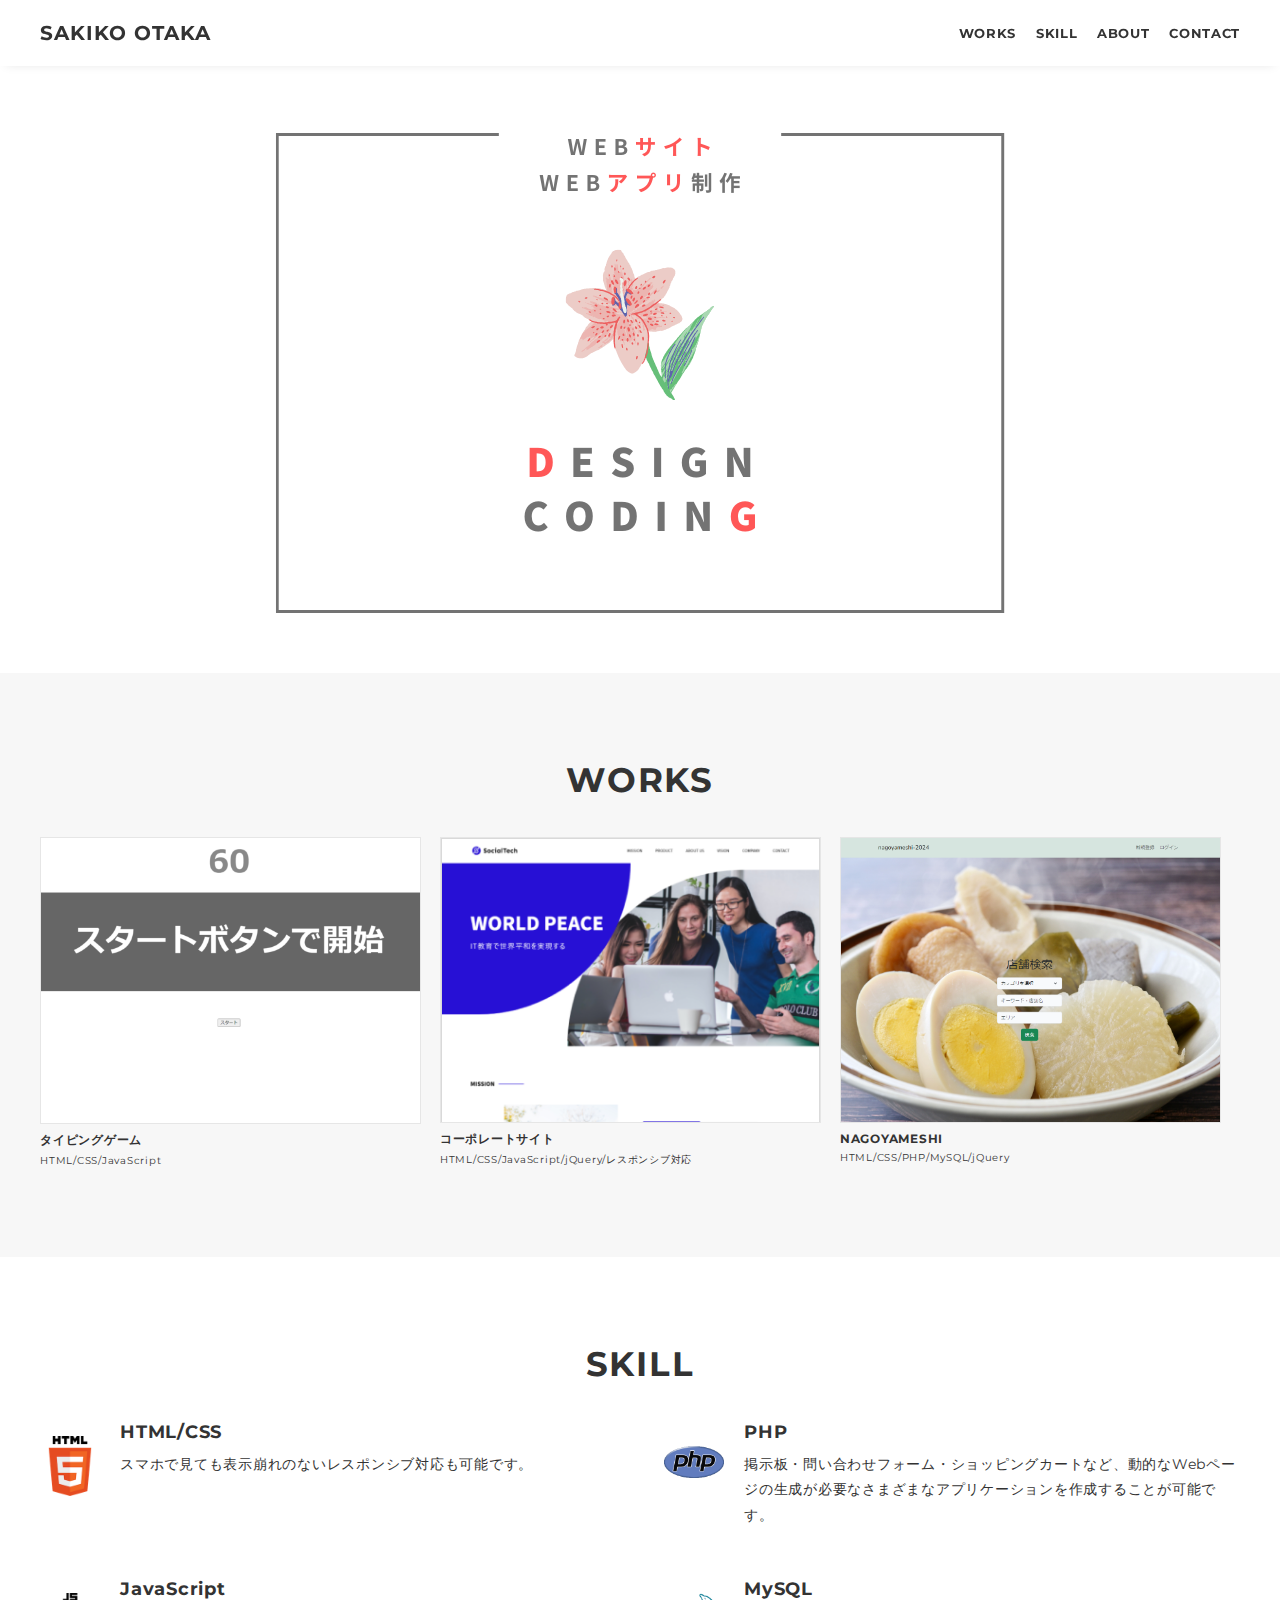
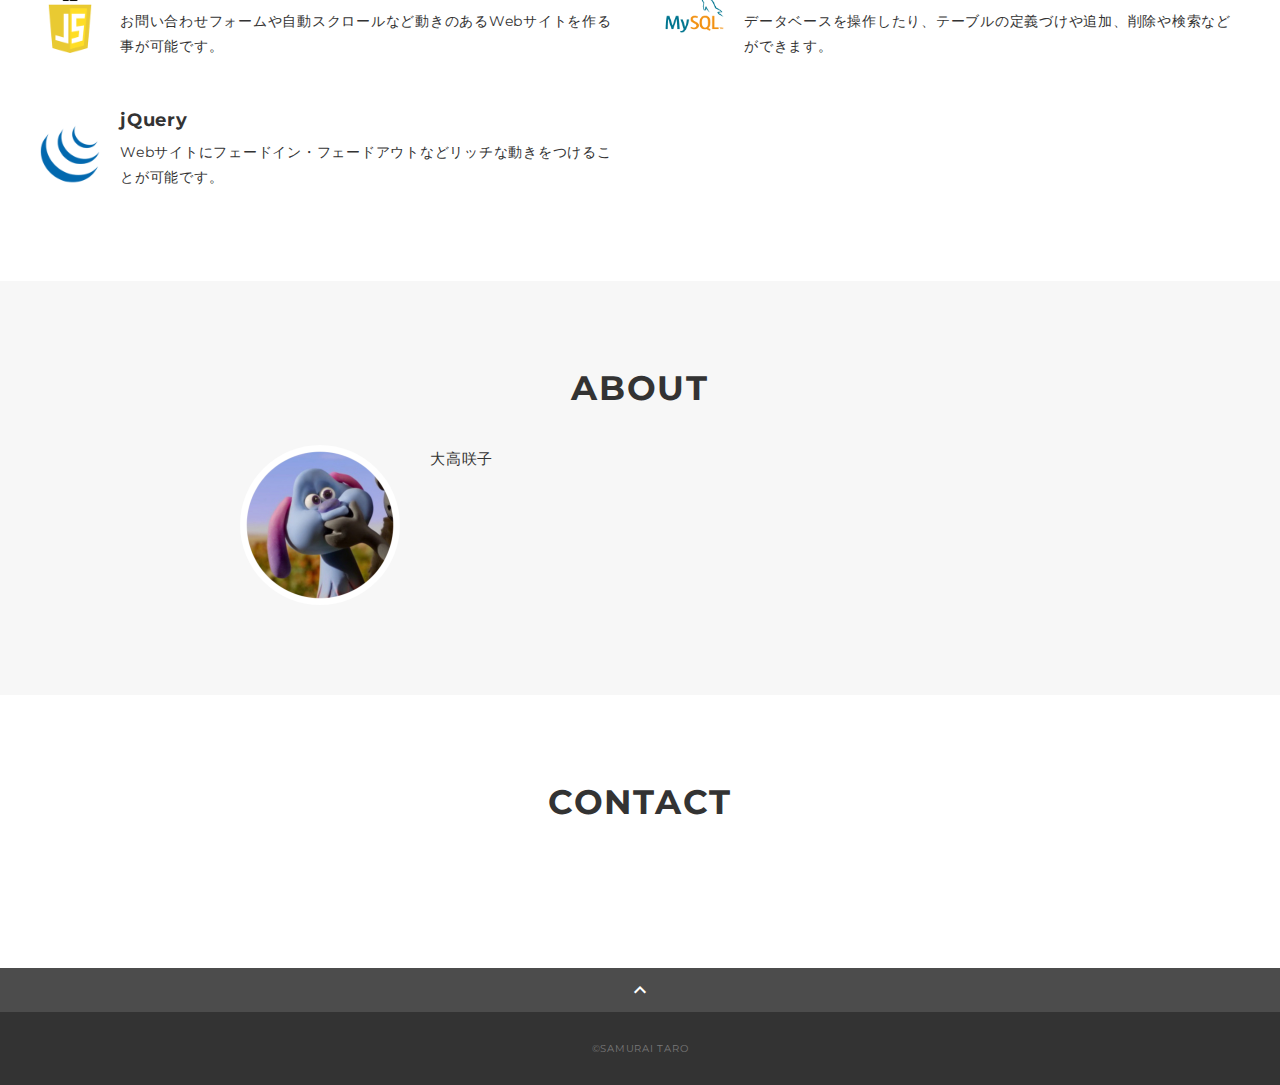
==== commit df3ea262: "コミット" ====
--- a/index.html
+++ b/index.html
@@ -3,7 +3,7 @@
 <head>
   <meta charset="utf-8">
   <meta name="viewport" content="width=device-width, initial-scale=1.0, maximum-scale=1.0, minimum-scale=1.0">
-  <title>SAMURAI ポートフォリオ</title>
+  <title>portfolio</title>
   <link rel="preconnect" href="https://fonts.gstatic.com">
   <link href="https://fonts.googleapis.com/css2?family=Montserrat:wght@400;700&display=swap" rel="stylesheet">
   <link href="https://fonts.googleapis.com/css?family=Material+Icons+Outlined" rel="stylesheet">
@@ -47,6 +47,11 @@
         <div class="container">
           <h2 class="title">WORKS</h2>
           <div class="works-list">
+            <a class="works-item" href="works-3.html">
+              <div class="works-img"><img src="img/works/typing.png" alt="タイピングゲーム"/></div>
+              <p class="works-name">タイピングゲーム</p>
+              <p class="works-info">HTML/CSS/JavaScript</p>
+            </a>
             <a class="works-item" href="works-1.html">
               <div class="works-img"><img src="img/works/html1.png" alt="html1" /></div>
               <p class="works-name">コーポレートサイト</p>
@@ -57,7 +62,6 @@
               <p class="works-name">NAGOYAMESHI</p>
               <p class="works-info">HTML/CSS/PHP/MySQL/jQuery</p>
             </a>
-           
           </div>
         </div>
       </section>
